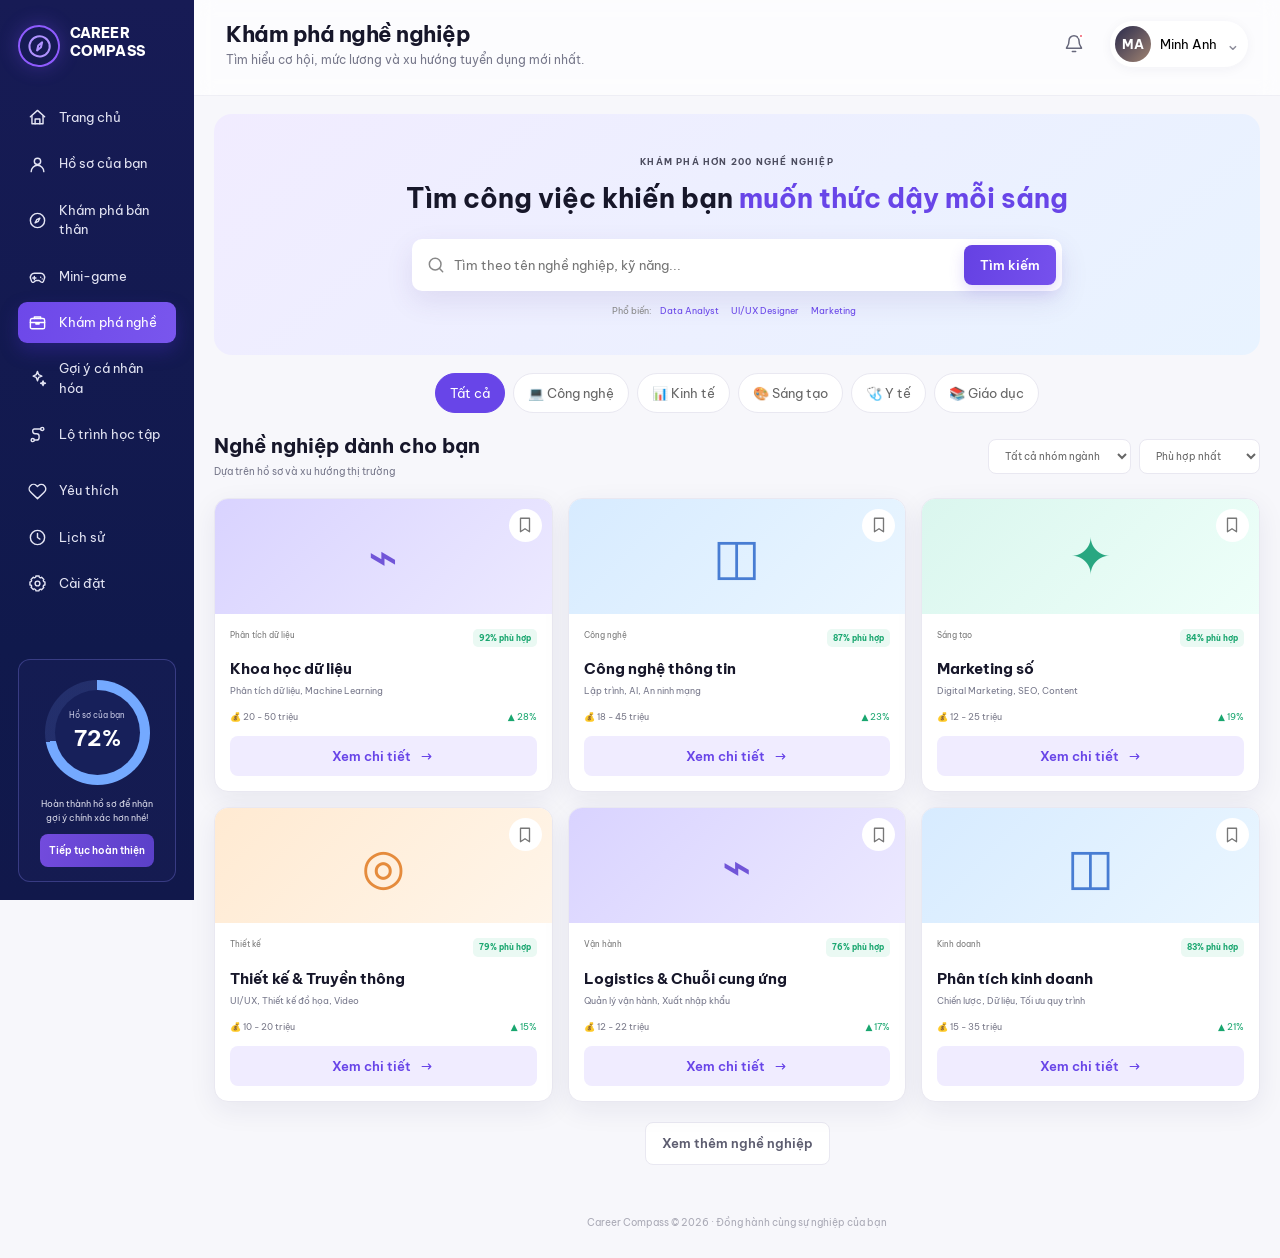
==== frontend/careers.html @ e7202a78 "first commit" ====
<!doctype html><html lang="vi"><head><meta charset="UTF-8"><meta name="viewport" content="width=device-width,initial-scale=1"><title>Khám phá nghề | Career Compass</title><link rel="preconnect" href="https://fonts.googleapis.com"><link rel="preconnect" href="https://fonts.gstatic.com" crossorigin><link href="https://fonts.googleapis.com/css2?family=Be+Vietnam+Pro:wght@400;500;600;700;800&display=swap" rel="stylesheet"><link rel="stylesheet" href="assets/css/main.css"></head><body data-page="careers"><div id="app"></div><script type="module" src="assets/js/app.js"></script></body></html>
---- frontend/assets/css/main.css ----
:root{
  --primary:#6845e8;--primary-dark:#5030ca;--primary-soft:#f0ecff;--navy:#11194c;
  --text:#17172a;--muted:#77788b;--line:#e9e8f1;--bg:#f7f7fb;--white:#fff;
  --green:#19a66f;--orange:#f39a43;--blue:#4d79ec;--red:#e85667;
  --shadow:0 8px 28px rgba(35,31,78,.07);--radius:16px;--sidebar:194px;
}
*{box-sizing:border-box}html{scroll-behavior:smooth}body{margin:0;background:var(--bg);color:var(--text);font:13px/1.55 "Be Vietnam Pro",system-ui,sans-serif}button,input,select{font:inherit}button,a{-webkit-tap-highlight-color:transparent}a{color:inherit;text-decoration:none}.icon{display:inline-block;vertical-align:middle;flex:none}.muted{color:var(--muted)}
.sidebar{position:fixed;inset:0 auto 0 0;width:var(--sidebar);padding:25px 18px 18px;background:linear-gradient(180deg,#171b55,#10194c 72%,#11184b);color:#fff;display:flex;flex-direction:column;z-index:30;overflow-y:auto}.brand{height:57px;display:flex;align-items:flex-start;gap:10px;font-size:14px;font-weight:800;line-height:1.25;letter-spacing:.1px}.brand-mark{width:42px;height:42px;border:2px solid #8f5bff;border-radius:50%;display:grid;place-items:center;color:#b092ff;transform:rotate(-13deg);box-shadow:0 0 20px rgba(132,84,255,.3)}.nav-list{display:flex;flex-direction:column;gap:5px;margin-top:15px}.nav-item{position:relative;display:flex;align-items:center;gap:12px;padding:11px 10px;border-radius:9px;color:#e4e5f4;font-size:12.5px;transition:.2s}.nav-item:hover{background:rgba(255,255,255,.08);transform:translateX(2px)}.nav-item.active{background:linear-gradient(100deg,#6d48e9,#7956ed);color:#fff;box-shadow:0 8px 18px rgba(70,42,190,.35)}.nav-divider{height:5px}.profile-progress{margin-top:auto;border:1px solid rgba(130,128,236,.32);border-radius:12px;padding:20px 10px 14px;text-align:center;background:rgba(50,50,120,.15)}.ring,.big-ring{width:105px;height:105px;margin:0 auto 12px;border-radius:50%;display:grid;place-items:center;background:conic-gradient(#74a9ff 0 72%,rgba(122,158,255,.15) 72%);position:relative}.ring:before,.big-ring:before{content:"";position:absolute;inset:10px;border-radius:50%;background:#17205a}.ring div,.big-ring>*{z-index:1}.ring small{font-size:8px;display:block;color:#c7c9e5}.ring strong{font-size:22px;display:block}.profile-progress p{font-size:9px;color:#d8d9e8}.btn{border:0;border-radius:8px;display:inline-flex;align-items:center;justify-content:center;gap:8px;padding:10px 16px;cursor:pointer;font-weight:600;transition:.2s}.btn:hover{transform:translateY(-1px);filter:brightness(1.03)}.btn:disabled{cursor:not-allowed;transform:none}.btn-primary{color:#fff;background:linear-gradient(100deg,#6541e3,#7651ed);box-shadow:0 6px 15px rgba(104,69,232,.2)}.btn-soft{color:var(--primary);background:var(--primary-soft)}.btn-outline{color:#5d5d70;border:1px solid var(--line);background:#fff}.btn-ghost{background:#fff;border:1px solid var(--line);color:#656479}.btn-white{background:#fff;color:var(--primary)}.btn-glass{color:#fff;background:linear-gradient(100deg,#734bdd,#5a40c8)}.btn-danger{background:#fff0f2;color:var(--red)}.btn-disabled{background:#e9e9ef;color:#9292a2}.btn-block{width:100%}.btn-sm{font-size:10px;padding:9px}.btn-xs{font-size:10px;padding:6px 9px}.btn-center{display:flex;width:max-content;margin:14px auto 0}.text-link{font-size:11px;color:#66647a;display:inline-flex;align-items:center;gap:4px}.main-shell{margin-left:var(--sidebar);min-height:100vh}.topbar{height:96px;padding:21px 32px 17px;display:flex;justify-content:space-between;align-items:flex-start;background:rgba(255,255,255,.66);border-bottom:1px solid rgba(233,232,241,.7);backdrop-filter:blur(10px);position:relative;z-index:10}.heading{display:flex;align-items:center;gap:12px}.heading h1{font-size:22px;line-height:1.2;margin:0 0 4px;letter-spacing:-.5px}.heading p{margin:0;color:var(--muted);font-size:11.5px}.top-actions{display:flex;align-items:center;gap:18px}.icon-btn{border:0;background:transparent;color:#67687c;width:36px;height:36px;border-radius:50%;display:grid;place-items:center;cursor:pointer}.icon-btn:hover{background:#f0eef8}.notification{position:relative}.notification span{width:6px;height:6px;background:#f05b6e;border:2px solid #fff;border-radius:50%;position:absolute;right:8px;top:7px}.user-menu{display:flex;align-items:center;gap:9px;border:0;background:#fff;padding:5px 8px 5px 5px;border-radius:24px;box-shadow:0 2px 12px rgba(40,38,77,.05);cursor:pointer}.avatar,.big-avatar{width:36px;height:36px;border-radius:50%;display:grid;place-items:center;color:#fff;font-weight:700;background:linear-gradient(135deg,#292a4c,#a18472)}.user-menu .caret{font-size:17px;color:#8b8b99}.mobile-menu{display:none}.page-content{padding:18px 20px 30px;max-width:1600px;margin:auto}.card{background:#fff;border:1px solid var(--line);border-radius:var(--radius);box-shadow:var(--shadow);padding:17px;margin-bottom:14px}.card-head{min-height:24px;display:flex;align-items:center;justify-content:space-between;margin-bottom:12px}.card-head h2{margin:0;font-size:14.5px;display:flex;align-items:center;gap:8px}.card-head h2 small{font-weight:400;color:#9a9aa8}.title-icon{color:var(--primary);display:inline-grid}.title-icon.tone-green{color:var(--green)}footer{text-align:center;padding:0 20px 28px;color:#aaaab6;font-size:10px}.toast{position:fixed;z-index:60;right:24px;bottom:24px;background:#252044;color:#fff;border-radius:10px;padding:12px 18px;box-shadow:0 10px 30px #25204444;transform:translateY(80px);opacity:0;transition:.25s}.toast.show{transform:translateY(0);opacity:1}.sidebar-overlay{display:none}

/* Dashboard */
.dashboard-grid{display:grid;grid-template-columns:27% 36% 37%;gap:12px}.dash-left,.dash-middle,.dash-right{min-width:0}.survey-card{min-height:445px}.survey-card .muted{font-size:10px;margin-top:-4px}.step-line{display:flex;justify-content:space-between;margin:17px 0 7px;font-size:10px;color:#67677a}.step-line b{color:var(--primary)}.progress{height:6px;border-radius:9px;background:#ecebf2;overflow:hidden}.progress i{display:block;height:100%;border-radius:inherit;background:linear-gradient(90deg,#6b47e6,#8657ee)}.question{margin-top:19px}.question h3{font-size:12px;margin:0}.question>small{font-size:9px;color:#90909c}.question label{display:flex;align-items:center;gap:8px;padding:8px 6px;border:1px solid #ececf1;border-radius:5px;margin-top:4px;cursor:pointer;font-size:10px}.question label:hover{border-color:#b9a9f7;background:#faf9ff}.question input{accent-color:var(--primary);margin:0}.question .btn{margin-top:14px;font-size:11px}.game-card{min-height:320px}.game-feature{height:210px;background:linear-gradient(135deg,#fafaff,#f2f0ff);border:1px solid #eeedf6;border-radius:10px;padding:13px;position:relative;overflow:hidden}.game-feature h3{font-size:13px;margin:11px 0 4px}.game-feature p{font-size:9px;color:#77788a;margin:0}.pill,.tags span{font-size:8px;background:#f1edff;color:#7362a5;border-radius:4px;padding:4px 7px}.chart-art{display:flex;align-items:flex-end;gap:7px;width:120px;height:64px;border:1px solid #deddea;margin:10px 0 5px;padding:9px}.chart-art i{display:block;width:13px;background:linear-gradient(#ffb05f,#ef8a35)}.chart-art i:nth-child(1){height:20px;background:#5aaf8a}.chart-art i:nth-child(2){height:35px}.chart-art i:nth-child(3){height:26px;background:#77c7c1}.chart-art b{width:34px;height:34px;border-radius:50%;background:conic-gradient(#52aaa0 0 30%,#f6ad50 30% 65%,#6b69c9 65%)}.game-feature small{font-size:8px;color:#88899a}.detective{position:absolute;right:8px;bottom:-1px;font-size:96px;filter:drop-shadow(0 8px 10px #51449e33)}.game-btn{position:absolute;margin:-50px 14px 0;right:2px;font-size:10px}.trend-card{min-height:520px}.tabs{display:flex;gap:4px;flex-wrap:wrap}.tabs button{border:0;background:#f7f6fa;color:#575767;border-radius:6px;padding:7px 11px;font-size:9px;cursor:pointer}.tabs button.active{background:#eee9ff;color:var(--primary);font-weight:700}.table-head{display:grid;grid-template-columns:1fr 80px 90px;color:#858593;font-size:9px;margin-top:16px;padding:0 4px 9px;border-bottom:1px solid #eee}.table-head span:nth-child(n+2){text-align:center}.career-row{min-height:69px;display:grid;grid-template-columns:25px 1fr 72px 87px;gap:7px;align-items:center;border-bottom:1px solid #eee}.rank{width:22px;height:27px;border-radius:6px;display:grid;place-items:center;font-weight:700;color:var(--accent);background:color-mix(in srgb,var(--accent) 10%,white)}.career-info{min-width:0}.career-info strong,.career-info small{display:block;white-space:nowrap;overflow:hidden;text-overflow:ellipsis}.career-info strong{font-size:10px}.career-info small{font-size:8px;color:#9999a6;margin-top:4px}.sparkline{width:68px}.salary{text-align:right}.salary strong,.salary small{display:block;font-size:9px}.salary small{font-size:8px;color:var(--green);margin-top:5px}.market-card{min-height:153px}.market-grid{display:grid;grid-template-columns:repeat(3,1fr);gap:8px}.market-grid>div{border:1px solid #efeff4;border-radius:8px;padding:13px 10px;min-height:92px}.market-grid span{display:block;font-size:8px;color:#7f7f90}.market-grid strong{display:block;font-size:19px;color:#5d52d0;margin:9px 0}.market-grid small{color:var(--green)}.market-grid a{font-size:8px;color:var(--primary);float:right}.chat-card{min-height:421px}.head-actions{color:#777;font-weight:400}.chat-box{height:312px;overflow-y:auto;padding:1px 0 10px;display:flex;flex-direction:column;gap:10px}.message{max-width:70%;font-size:10px;border-radius:10px;padding:13px 12px;position:relative}.message.bot{background:#f5f4f8;align-self:flex-start}.message.me{background:linear-gradient(110deg,#6b48e1,#744ae5);color:#fff;align-self:flex-end}.message time{display:block;text-align:right;font-size:7px;opacity:.65;margin-top:7px}.chat-input{height:38px;border:1px solid #ecebf1;border-radius:20px;display:flex;align-items:center;padding-left:12px}.chat-input input{border:0;outline:0;flex:1;min-width:0;font-size:9px;background:transparent}.chat-input button{width:32px;height:32px;border:0;border-radius:50%;background:var(--primary);color:#fff;display:grid;place-items:center;margin-right:2px;cursor:pointer}.recommend-wrap{min-height:350px}.recommend-card{padding:14px;border-radius:10px;background:linear-gradient(140deg,#f8f6ff,#fff);border:1px solid #e7e2fb}.recommend-top{display:flex;justify-content:space-between;align-items:center}.best-label{font-size:8px;color:#fff;background:#f1a457;padding:4px 8px;border-radius:6px}.match{font-size:9px;color:var(--green);background:#e7f9f1;padding:6px 8px;border-radius:7px}.recommend-card h3{font-size:15px;margin:12px 0 7px}.recommend-card h3 span{font-weight:500}.tags{display:flex;gap:4px;flex-wrap:wrap}.recommend-card h4{font-size:10px;margin:15px 0 8px}.check-list{list-style:none;margin:0 0 10px;padding:0}.check-list li{font-size:9px;margin:7px 0;display:flex;gap:5px}.check-list .icon{color:var(--green)}.strength-card{padding:14px 18px}.skills-strip{display:grid;grid-template-columns:repeat(5,1fr);gap:20px}.skill-mini{display:flex;gap:8px;align-items:center}.skill-mini>span{font-size:20px;background:#f5f4fe;padding:7px;border-radius:8px}.skill-mini>div{min-width:0;flex:1}.skill-mini strong{font-size:9px}.skill-mini small{float:right;font-size:8px}.mini-progress{height:4px;background:#ededf3;border-radius:6px;clear:both}.mini-progress i{height:100%;display:block;background:#6269db;border-radius:6px}

/* Shared inner pages */
.two-col{display:grid;grid-template-columns:1fr 350px;gap:16px}.wide-left{grid-template-columns:minmax(0,1.7fr) minmax(280px,.7fr)}.profile-hero{display:flex;align-items:center;gap:18px;padding:8px}.big-avatar{width:72px;height:72px;font-size:20px}.profile-hero h2{font-size:20px;margin:0 0 5px}.verified{display:inline-grid;place-items:center;width:18px;height:18px;border-radius:50%;font-size:11px;color:white;background:var(--green)}.profile-hero p{margin:0;color:var(--muted)}.profile-tags{display:flex;gap:6px;margin-top:9px}.profile-tags span{background:#f2efff;color:#6447c2;border-radius:15px;padding:4px 8px;font-size:9px}.profile-hero .btn{margin-left:auto}.completion{margin-top:18px;padding:14px;background:#f8f7fe;border-radius:10px}.completion>div:first-child{display:flex;justify-content:space-between;margin-bottom:8px}.completion span{font-size:10px;color:var(--muted)}.info-grid{display:grid;grid-template-columns:repeat(2,1fr);gap:18px}.info-grid div{padding-bottom:12px;border-bottom:1px solid #efeff3}.info-grid span,.info-grid strong{display:block}.info-grid span{font-size:9px;color:var(--muted);margin-bottom:5px}.score-card{text-align:center}.big-ring{width:150px;height:150px;background:conic-gradient(var(--primary) 0 72%,#eeedf5 72%)}.big-ring:before{background:white;inset:13px}.big-ring strong,.big-ring span{position:absolute}.big-ring strong{font-size:30px;top:45px}.big-ring span{top:84px;color:var(--muted);font-size:10px}.profile-check{list-style:none;padding:0;text-align:left;margin:20px 20px 0}.profile-check li{padding:8px;border-bottom:1px solid #eee;color:#888}.profile-check .done{color:var(--green)}.goal-list label{display:flex;gap:10px;border-bottom:1px solid #eee;padding:12px 0}.goal-list input{accent-color:var(--primary)}.goal-list strong,.goal-list small{display:block}.goal-list small{font-size:9px;color:var(--muted);margin-top:4px}
.discovery-hero,.ai-hero,.learning-overview,.career-search-hero{border-radius:18px;margin-bottom:18px;overflow:hidden}.discovery-hero{min-height:235px;padding:35px 46px;display:flex;justify-content:space-between;align-items:center;background:linear-gradient(125deg,#211754,#5d3dd3);color:#fff}.eyebrow{font-size:9px;font-weight:700;letter-spacing:1.2px;opacity:.75}.discovery-hero h2,.career-search-hero h2,.ai-hero h2{font-size:27px;line-height:1.35;margin:10px 0}.discovery-hero h2 em,.career-search-hero h2 em,.ai-hero h2 em{font-style:normal;color:#bca5ff}.discovery-hero p{color:#dbd5f5;max-width:540px}.hero-progress{max-width:420px;margin-top:22px}.hero-progress>span{display:flex;justify-content:space-between;font-size:10px;margin-bottom:8px}.hero-progress .progress{background:#ffffff22}.hero-progress .progress i{background:#a98aff}.hero-orbit{width:160px;height:160px;border:1px dashed #a98aff;border-radius:50%;display:grid;place-items:center;position:relative}.hero-orbit span{font-size:70px}.hero-orbit i,.hero-orbit b{position:absolute;font-size:25px;color:#d7c8ff}.hero-orbit i{top:0;right:5px}.hero-orbit b{bottom:10px;left:0}.test-grid{display:grid;grid-template-columns:repeat(4,1fr);gap:14px;margin-bottom:18px}.test-card{background:#fff;border:1px solid var(--line);border-radius:14px;padding:18px;box-shadow:var(--shadow);position:relative}.test-icon{width:48px;height:48px;display:grid;place-items:center;border-radius:12px;background:#eee9ff;color:#704de0}.test-icon.color-1{background:#e9f8f5;color:#20a483}.test-icon.color-2{background:#fff2e5;color:#e28a38}.test-icon.color-3{background:#eaf2ff;color:#4c79dc}.test-status{position:absolute;right:14px;top:18px;color:var(--primary);font-size:8px}.test-card h3{margin:16px 0 7px;font-size:14px}.test-card p{height:56px;color:var(--muted);font-size:10px}.test-card>small{color:#888;font-size:8px}.test-card .slim{margin:12px 0}.slim{height:4px}.result-preview{display:grid;grid-template-columns:1fr 1fr;gap:35px}.result-preview h3{font-size:20px;color:var(--primary)}.result-preview p{color:var(--muted)}.trait-bars label{display:grid;grid-template-columns:120px 1fr 30px;align-items:center;gap:10px;margin:15px 0;font-size:10px}.trait-bars b{text-align:right}
.stats-row{display:grid;grid-template-columns:repeat(4,1fr);gap:12px;margin-bottom:18px}.stats-row>div{background:#fff;border:1px solid var(--line);border-radius:13px;padding:17px;box-shadow:var(--shadow);display:grid;grid-template-columns:45px 1fr;column-gap:12px}.stat-icon{width:43px;height:43px;grid-row:span 2;border-radius:10px;display:grid;place-items:center}.stat-icon.purple{background:#eee9ff;color:var(--primary)}.stat-icon.blue{background:#eaf2ff;color:var(--blue)}.stat-icon.orange{background:#fff2e5;color:var(--orange)}.stat-icon.green{background:#e7f8f2;color:var(--green)}.stats-row p{margin:0;color:var(--muted);font-size:9px}.stats-row strong{font-size:20px}.filter-row,.browse-head,.saved-toolbar,.history-filter,.section-heading{display:flex;align-items:center;justify-content:space-between;margin:15px 0}.filter-row select,.filter-controls select,.history-filter select,.form-grid select{border:1px solid var(--line);background:#fff;padding:9px 12px;border-radius:8px;color:#666;font-size:10px}.games-grid,.career-grid{display:grid;grid-template-columns:repeat(3,1fr);gap:15px;margin-bottom:20px}.game-tile,.career-card{background:#fff;border:1px solid var(--line);border-radius:14px;overflow:hidden;box-shadow:var(--shadow);transition:.2s}.game-tile:hover,.career-card:hover{transform:translateY(-4px);box-shadow:0 14px 32px rgba(35,31,78,.12)}.game-visual{height:135px;display:grid;place-items:center;position:relative;background:linear-gradient(135deg,#dfd7ff,#f4f1ff)}.gv-1{background:linear-gradient(135deg,#d9edff,#f0f8ff)}.gv-2{background:linear-gradient(135deg,#fff0c9,#fff9eb)}.gv-3{background:linear-gradient(135deg,#d7f5ec,#f0fff9)}.gv-4{background:linear-gradient(135deg,#ffe0ea,#fff5f8)}.gv-5{background:linear-gradient(135deg,#e0e1e8,#f2f2f5)}.game-visual>span{font-size:74px}.game-visual b{position:absolute;top:10px;right:10px;border-radius:15px;background:#fff;padding:5px 9px;font-size:8px;color:var(--primary)}.game-content,.career-body{padding:15px}.game-content h3{margin:10px 0 5px}.game-content p{height:40px;margin:0;color:var(--muted);font-size:9px}.game-meta,.career-stats{display:flex;justify-content:space-between;margin:12px 0;color:#797989;font-size:9px}.achievement-row{display:grid;grid-template-columns:45px 1fr auto 45px 1fr auto;align-items:center;gap:12px}.medal{font-size:30px}.muted-medal{filter:grayscale(.8)}.achievement-row h3,.achievement-row p{margin:0}.achievement-row p{color:var(--muted);font-size:9px}.earned{background:#e8f8f1;color:var(--green);padding:5px 8px;border-radius:12px;font-size:8px}
.career-search-hero{text-align:center;padding:36px;background:linear-gradient(140deg,#f1ecff,#e8f3ff)}.career-search-hero h2 em{color:var(--primary)}.big-search{max-width:650px;margin:22px auto 12px;padding:6px 6px 6px 14px;border-radius:10px;background:#fff;display:flex;align-items:center;box-shadow:0 10px 28px #4e39851c}.big-search .icon{color:#888}.big-search input{flex:1;border:0;outline:0;padding:8px;min-width:0}.popular-search{font-size:9px;color:#888}.popular-search button{border:0;background:transparent;color:var(--primary);cursor:pointer}.category-chips{display:flex;justify-content:center;gap:8px;margin:18px 0}.category-chips button{border:1px solid var(--line);background:#fff;padding:9px 14px;border-radius:20px;color:#666;cursor:pointer}.category-chips button.active{background:var(--primary);color:#fff;border-color:var(--primary)}.browse-head h2,.saved-toolbar h2{margin:0}.browse-head p,.saved-toolbar p{margin:3px 0;color:var(--muted);font-size:10px}.filter-controls{display:flex;gap:8px}.career-cover{height:115px;display:grid;place-items:center;position:relative;background:linear-gradient(135deg,#d9d3ff,#ece9ff);color:#7155d8}.cover-1{background:linear-gradient(135deg,#d7ebff,#eaf6ff);color:#487dd3}.cover-2{background:linear-gradient(135deg,#daf6ee,#eefff9);color:#28a781}.cover-3{background:linear-gradient(135deg,#ffead2,#fff5e9);color:#e58b3c}.career-cover>span{font-size:50px}.save-btn{position:absolute;right:10px;top:10px;width:33px;height:33px;border-radius:50%;border:0;background:#fff;color:#777;display:grid;place-items:center;cursor:pointer}.save-btn.saved{background:var(--primary);color:#fff}.match-line{display:flex;justify-content:space-between;font-size:8px;color:#777}.match-line strong{color:var(--green);background:#eaf9f3;padding:3px 6px;border-radius:5px}.career-body h3{margin:10px 0 4px}.career-body p{font-size:9px;color:var(--muted);margin:0;white-space:nowrap;overflow:hidden;text-overflow:ellipsis}.career-stats .up{color:var(--green)}.load-more{display:flex;margin:20px auto}
.ai-hero{display:flex;align-items:center;gap:22px;padding:28px 32px;color:#fff;background:linear-gradient(120deg,#291762,#7149e5)}.ai-orb{width:64px;height:64px;border-radius:50%;display:grid;place-items:center;background:#ffffff1f;border:1px solid #ffffff30}.ai-hero h2{font-size:24px;margin:5px 0}.ai-hero p{font-size:10px;color:#ded7f6;margin:0}.ai-hero .btn{margin-left:auto;white-space:nowrap}.recommend-layout{display:grid;grid-template-columns:1fr 350px;gap:15px}.primary-recommend .recommend-card{padding:22px}.primary-recommend .recommend-card h3{font-size:20px}.match-radar{height:260px;position:relative}.radar-shape{width:150px;height:150px;position:absolute;left:50%;top:50%;transform:translate(-50%,-50%);background:linear-gradient(135deg,#8564ec99,#5945d355);clip-path:polygon(50% 0,100% 38%,82% 100%,18% 100%,0 38%);border-radius:20px}.match-radar span{position:absolute;font-size:9px}.match-radar span b{display:block;text-align:center;color:var(--primary)}.r1{top:5px;left:43%}.r2{top:70px;right:5px}.r3{bottom:10px;right:30px}.r4{bottom:10px;left:30px}.r5{top:70px;left:5px}.quick-prompts button{display:block;width:100%;text-align:left;border:1px solid var(--line);background:#fff;border-radius:8px;padding:10px;margin:7px 0;font-size:9px;cursor:pointer}.quick-prompts button:hover{border-color:#aa96ef;background:#faf9ff}.explain-grid{display:grid;grid-template-columns:repeat(3,1fr);gap:16px}.explain-grid>div{padding:14px;background:#faf9fd;border-radius:10px}.explain-grid b{font-size:22px;color:#d6cdf7}.explain-grid h3{font-size:12px}.explain-grid p{font-size:9px;color:var(--muted)}.section-title{font-size:17px;margin:18px 0 12px}.alternative-grid{display:grid;grid-template-columns:1fr 1fr;gap:14px}.alternative-grid article{background:#fff;border:1px solid var(--line);box-shadow:var(--shadow);border-radius:13px;padding:17px;display:grid;grid-template-columns:55px 1fr auto;gap:14px;align-items:center}.alt-icon{width:50px;height:50px;border-radius:12px;background:#eeeaff;display:grid;place-items:center;font-size:24px}.alternative-grid small{color:var(--primary);font-size:8px}.alternative-grid h3{margin:2px 0}.alternative-grid p{margin:0;font-size:9px;color:var(--muted)}.alternative-grid>article>strong{color:var(--green);font-size:18px}
.learning-overview{padding:27px 32px;color:#fff;background:linear-gradient(115deg,#39217c,#7250e5);display:flex;justify-content:space-between;align-items:center}.path-badge{font-size:8px;background:#ffffff20;padding:5px 8px;border-radius:5px}.learning-overview h2{font-size:24px;margin:10px 0 4px}.learning-overview p{font-size:9px;color:#ddd6f5}.path-meta{display:flex;gap:18px;font-size:9px;margin-top:16px}.overall-progress{display:flex;align-items:center;gap:18px}.big-ring.small{width:100px;height:100px;background:conic-gradient(#b79cff 0 24%,#ffffff22 24%);margin:0}.big-ring.small:before{background:#5336ae;inset:8px}.big-ring.small strong{font-size:19px;top:28px}.big-ring.small span{color:#ddd5f8;top:56px;font-size:8px}.learning-layout{display:grid;grid-template-columns:1fr 300px;gap:18px}.section-heading h2{font-size:17px}.section-heading span{color:var(--muted);font-size:9px}.learning-timeline{position:relative}.learning-timeline:before{content:"";position:absolute;left:19px;top:20px;bottom:20px;border-left:2px dashed #d8d1ef}.module{display:grid;grid-template-columns:40px 1fr;gap:13px;position:relative;margin-bottom:13px}.module-number{width:40px;height:40px;border-radius:50%;z-index:1;color:#fff;background:var(--primary);display:grid;place-items:center;font-weight:700;border:5px solid var(--bg)}.module.locked .module-number{background:#c6c5ce}.module-card{background:#fff;border:1px solid var(--line);box-shadow:var(--shadow);border-radius:12px;padding:15px;display:grid;grid-template-columns:50px 1fr 170px;gap:14px;align-items:center}.module-icon{width:47px;height:47px;border-radius:10px;background:#f0ecff;display:grid;place-items:center;font-size:24px}.module-info>span{font-size:7px;color:var(--primary)}.module-info h3{margin:2px 0;font-size:13px}.module-info p{margin:0;font-size:9px;color:var(--muted)}.module-meta{display:flex;gap:15px;margin-top:7px;font-size:8px;color:#777}.module-action{text-align:right;color:#777;font-size:8px}.module-action .progress{margin:6px 0}.module-action .btn{font-size:9px;padding:7px}.weekly-goal{text-align:center}.weekly-goal strong{display:block;color:var(--primary);font-size:28px}.weekly-goal span{font-size:9px;color:var(--muted)}.weekly-goal .progress{margin:15px 0}.learn-skills{display:flex;gap:7px;flex-wrap:wrap}.learn-skills span{padding:7px 9px;border-radius:6px;background:#f2efff;color:#684bc4;font-size:9px}
.favorite-tabs{border-bottom:1px solid var(--line);border-radius:0;gap:18px}.favorite-tabs button{background:transparent;padding:10px 3px;border-radius:0}.favorite-tabs button.active{background:transparent;border-bottom:2px solid var(--primary)}.favorite-tabs span{background:#eeeaf9;border-radius:12px;padding:2px 6px;margin-left:4px}.empty-state{text-align:center;padding:70px 20px;border:1px dashed #d8d5e5;border-radius:14px;background:#fff}.empty-state span{color:var(--primary)}.empty-state h3{margin:14px 0 4px}.empty-state p{color:var(--muted)}
.history-layout{display:grid;grid-template-columns:1fr 320px;gap:16px}.activity-timeline article{display:grid;grid-template-columns:43px 1fr 35px;align-items:center;gap:12px;padding:16px 0;border-bottom:1px solid #eee}.activity-timeline article:last-child{border-bottom:0}.activity-icon{width:40px;height:40px;border-radius:10px;display:grid;place-items:center;background:#eee9ff;color:var(--primary)}.activity-icon.ai-1{background:#eaf7ff;color:var(--blue)}.activity-icon.ai-2{background:#fff2e6;color:var(--orange)}.activity-icon.ai-3{background:#e9f8f2;color:var(--green)}.activity-date{font-size:8px;color:#9a9aa7}.activity-timeline h3{margin:2px 0;font-size:11px}.activity-timeline p{margin:0;color:var(--muted);font-size:9px}.history-stats{display:grid;grid-template-columns:repeat(3,1fr);text-align:center}.history-stats div{border-right:1px solid #eee}.history-stats div:last-child{border:0}.history-stats strong,.history-stats span{display:block}.history-stats strong{font-size:16px;color:var(--primary)}.history-stats span{font-size:8px;color:var(--muted)}
.settings-layout{display:grid;grid-template-columns:220px 1fr;gap:16px;align-items:start}.settings-menu{background:#fff;border:1px solid var(--line);box-shadow:var(--shadow);border-radius:13px;padding:8px;display:flex;flex-direction:column}.settings-menu button{border:0;background:#fff;padding:11px;border-radius:7px;display:flex;gap:10px;align-items:center;color:#777;cursor:pointer;text-align:left}.settings-menu button.active{background:#eeeaff;color:var(--primary);font-weight:700}.settings-card{max-width:850px}.settings-section{padding:8px 3px 24px;border-bottom:1px solid #eee;margin-bottom:18px}.settings-section h3{font-size:13px;margin:0 0 16px}.avatar-setting{display:flex;align-items:center;gap:15px;margin-bottom:20px}.avatar-setting .big-avatar{width:58px;height:58px}.avatar-setting p{margin:5px 0;font-size:8px;color:var(--muted)}.form-grid{display:grid;grid-template-columns:1fr 1fr;gap:14px;margin-bottom:18px}.form-grid label{font-size:9px;font-weight:600}.form-grid input,.form-grid select{width:100%;display:block;margin-top:6px;border:1px solid var(--line);border-radius:7px;padding:10px;outline:0}.form-grid input:focus{border-color:#a28df0}.setting-row{display:flex;justify-content:space-between;align-items:center;padding:12px 0;border-bottom:1px solid #f0f0f3}.setting-row strong,.setting-row small{display:block}.setting-row small{font-size:8px;color:var(--muted);margin-top:4px}.toggle{appearance:none;width:39px;height:22px;border-radius:15px;background:#d7d6de;position:relative;cursor:pointer;transition:.2s}.toggle:after{content:"";position:absolute;width:16px;height:16px;top:3px;left:3px;border-radius:50%;background:white;transition:.2s}.toggle:checked{background:var(--primary)}.toggle:checked:after{left:20px}.danger-zone{border:0}.danger-zone p{color:var(--muted);font-size:9px}

.game-card{position:relative}
@media(max-width:1250px){:root{--sidebar:180px}.dashboard-grid{grid-template-columns:1fr 1fr}.dash-right{grid-column:1/-1;display:grid;grid-template-columns:1fr 1fr;gap:12px}.skills-strip{grid-template-columns:repeat(3,1fr)}.test-grid{grid-template-columns:repeat(2,1fr)}.recommend-layout{grid-template-columns:1fr 310px}}
@media(max-width:980px){:root{--sidebar:0px}.sidebar{transform:translateX(-100%);width:230px;transition:.25s}.sidebar-open .sidebar{transform:translateX(0)}.sidebar-overlay{position:fixed;inset:0;background:#16132c77;z-index:25}.sidebar-open .sidebar-overlay{display:block}.mobile-menu{display:grid}.topbar{height:auto;min-height:88px;padding:20px}.page-content{padding:15px}.dashboard-grid{grid-template-columns:1fr 1fr}.dash-right{grid-template-columns:1fr 1fr}.two-col,.wide-left,.learning-layout,.history-layout{grid-template-columns:1fr}.games-grid,.career-grid{grid-template-columns:repeat(2,1fr)}.stats-row{grid-template-columns:repeat(2,1fr)}.recommend-layout{grid-template-columns:1fr}.learning-layout aside{display:grid;grid-template-columns:repeat(3,1fr);gap:10px}.settings-layout{grid-template-columns:180px 1fr}}
@media(max-width:720px){.topbar{align-items:center}.heading h1{font-size:17px}.heading p{display:none}.user-menu span:not(.avatar){display:none}.top-actions{gap:4px}.page-content{padding:10px}.dashboard-grid,.dash-right{display:block}.skills-strip{grid-template-columns:1fr 1fr}.test-grid,.games-grid,.career-grid,.alternative-grid{grid-template-columns:1fr}.discovery-hero{padding:25px}.hero-orbit{display:none}.result-preview{grid-template-columns:1fr}.stats-row{grid-template-columns:1fr 1fr}.achievement-row{grid-template-columns:40px 1fr auto}.achievement-row>*:nth-child(n+4){display:none}.career-search-hero{padding:28px 15px}.career-search-hero h2,.discovery-hero h2,.ai-hero h2{font-size:20px}.popular-search{display:none}.category-chips{justify-content:flex-start;overflow-x:auto}.category-chips button{white-space:nowrap}.browse-head,.saved-toolbar{align-items:flex-start;gap:10px}.filter-controls{flex-direction:column}.ai-hero{align-items:flex-start;flex-wrap:wrap;padding:24px}.ai-hero .btn{margin-left:0}.explain-grid{grid-template-columns:1fr}.learning-overview{align-items:flex-start;flex-direction:column;gap:20px}.overall-progress{width:100%;justify-content:space-between}.learning-layout aside{display:block}.module-card{grid-template-columns:45px 1fr}.module-action{grid-column:2;text-align:left}.history-filter{align-items:flex-start;gap:10px}.settings-layout{grid-template-columns:1fr}.settings-menu{flex-direction:row;overflow-x:auto}.settings-menu button{white-space:nowrap}.form-grid{grid-template-columns:1fr}.profile-hero{flex-wrap:wrap}.profile-hero .btn{margin-left:0}.info-grid{grid-template-columns:1fr}.two-col{display:block}.card{border-radius:12px}.market-grid{grid-template-columns:1fr 1fr}.market-grid>div:last-child{grid-column:1/-1}.career-row{grid-template-columns:24px 1fr 65px}.career-row .sparkline{display:none}.table-head{grid-template-columns:1fr 75px}.table-head span:nth-child(2){display:none}.profile-progress{display:none}}
@media(max-width:450px){.stats-row{grid-template-columns:1fr}.skills-strip{grid-template-columns:1fr}.top-actions .notification{display:none}.game-feature{height:190px}.detective{font-size:72px}.test-grid{grid-template-columns:1fr}.filter-row{align-items:flex-start;gap:10px;flex-direction:column}.history-filter{flex-direction:column}.alternative-grid article{grid-template-columns:48px 1fr}.alternative-grid article>strong{grid-column:2}.path-meta{flex-wrap:wrap}.overall-progress{align-items:flex-end}.module{grid-template-columns:32px 1fr;gap:8px}.module-number{width:32px;height:32px}.learning-timeline:before{left:15px}.module-card{padding:12px}.achievement-row{grid-template-columns:40px 1fr}.earned{display:none}}
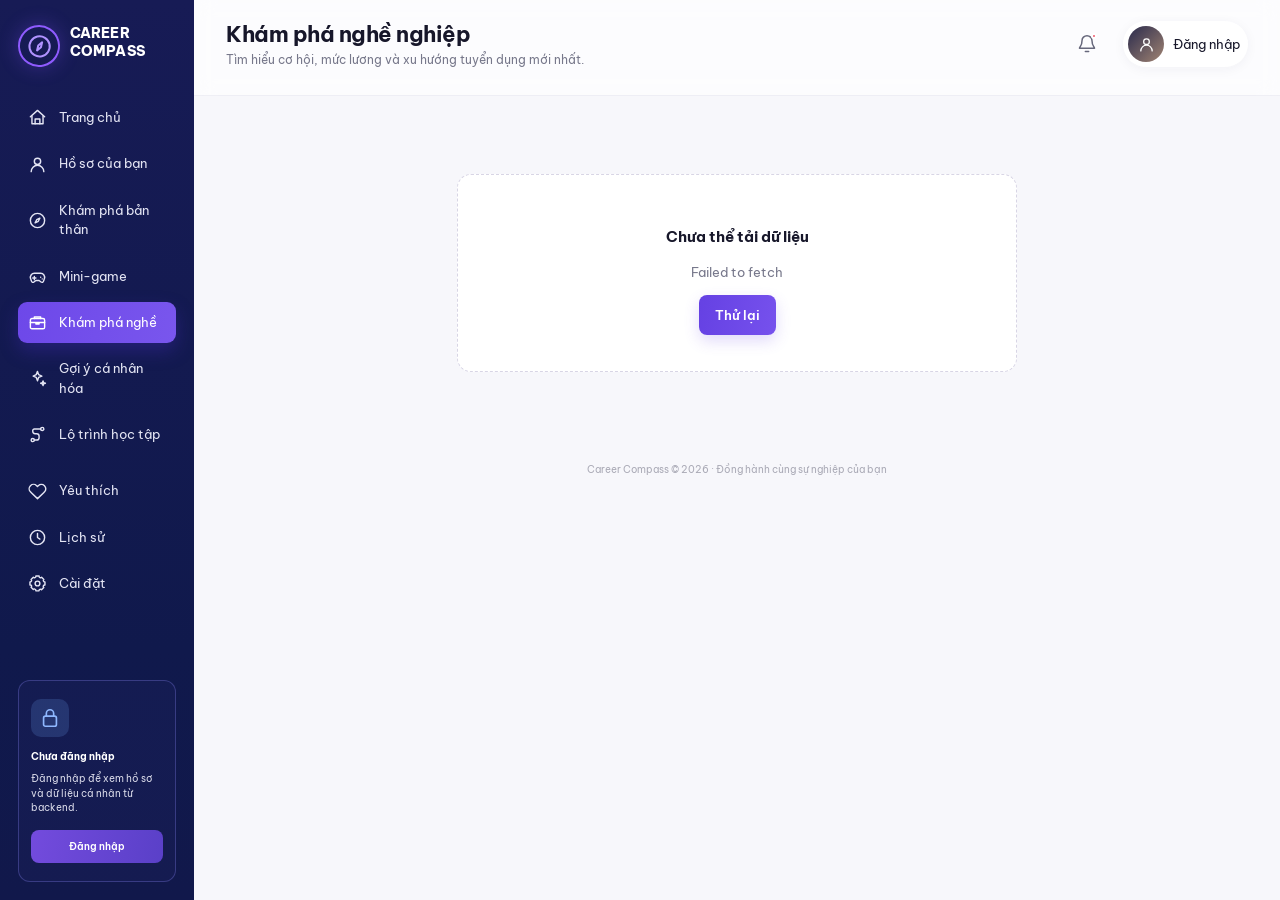
==== commit d7533702: "login" ====
--- a/frontend/careers.html
+++ b/frontend/careers.html
@@ -1 +1 @@
-<!doctype html><html lang="vi"><head><meta charset="UTF-8"><meta name="viewport" content="width=device-width,initial-scale=1"><title>Khám phá nghề | Career Compass</title><link rel="preconnect" href="https://fonts.googleapis.com"><link rel="preconnect" href="https://fonts.gstatic.com" crossorigin><link href="https://fonts.googleapis.com/css2?family=Be+Vietnam+Pro:wght@400;500;600;700;800&display=swap" rel="stylesheet"><link rel="stylesheet" href="assets/css/main.css"></head><body data-page="careers"><div id="app"></div><script type="module" src="assets/js/app.js"></script></body></html>
+<!doctype html><html lang="vi"><head><meta charset="UTF-8"><meta name="viewport" content="width=device-width,initial-scale=1"><title>Khám phá nghề | Career Compass</title><link rel="icon" href="favicon.svg" type="image/svg+xml"><link rel="preconnect" href="https://fonts.googleapis.com"><link rel="preconnect" href="https://fonts.gstatic.com" crossorigin><link href="https://fonts.googleapis.com/css2?family=Be+Vietnam+Pro:wght@400;500;600;700;800&display=swap" rel="stylesheet"><link rel="stylesheet" href="assets/css/main.css"></head><body data-page="careers"><div id="app"></div><script type="module" src="assets/js/app.js"></script></body></html>
--- a/frontend/assets/css/main.css
+++ b/frontend/assets/css/main.css
@@ -21,8 +21,13 @@
 .history-layout{display:grid;grid-template-columns:1fr 320px;gap:16px}.activity-timeline article{display:grid;grid-template-columns:43px 1fr 35px;align-items:center;gap:12px;padding:16px 0;border-bottom:1px solid #eee}.activity-timeline article:last-child{border-bottom:0}.activity-icon{width:40px;height:40px;border-radius:10px;display:grid;place-items:center;background:#eee9ff;color:var(--primary)}.activity-icon.ai-1{background:#eaf7ff;color:var(--blue)}.activity-icon.ai-2{background:#fff2e6;color:var(--orange)}.activity-icon.ai-3{background:#e9f8f2;color:var(--green)}.activity-date{font-size:8px;color:#9a9aa7}.activity-timeline h3{margin:2px 0;font-size:11px}.activity-timeline p{margin:0;color:var(--muted);font-size:9px}.history-stats{display:grid;grid-template-columns:repeat(3,1fr);text-align:center}.history-stats div{border-right:1px solid #eee}.history-stats div:last-child{border:0}.history-stats strong,.history-stats span{display:block}.history-stats strong{font-size:16px;color:var(--primary)}.history-stats span{font-size:8px;color:var(--muted)}
 .settings-layout{display:grid;grid-template-columns:220px 1fr;gap:16px;align-items:start}.settings-menu{background:#fff;border:1px solid var(--line);box-shadow:var(--shadow);border-radius:13px;padding:8px;display:flex;flex-direction:column}.settings-menu button{border:0;background:#fff;padding:11px;border-radius:7px;display:flex;gap:10px;align-items:center;color:#777;cursor:pointer;text-align:left}.settings-menu button.active{background:#eeeaff;color:var(--primary);font-weight:700}.settings-card{max-width:850px}.settings-section{padding:8px 3px 24px;border-bottom:1px solid #eee;margin-bottom:18px}.settings-section h3{font-size:13px;margin:0 0 16px}.avatar-setting{display:flex;align-items:center;gap:15px;margin-bottom:20px}.avatar-setting .big-avatar{width:58px;height:58px}.avatar-setting p{margin:5px 0;font-size:8px;color:var(--muted)}.form-grid{display:grid;grid-template-columns:1fr 1fr;gap:14px;margin-bottom:18px}.form-grid label{font-size:9px;font-weight:600}.form-grid input,.form-grid select{width:100%;display:block;margin-top:6px;border:1px solid var(--line);border-radius:7px;padding:10px;outline:0}.form-grid input:focus{border-color:#a28df0}.setting-row{display:flex;justify-content:space-between;align-items:center;padding:12px 0;border-bottom:1px solid #f0f0f3}.setting-row strong,.setting-row small{display:block}.setting-row small{font-size:8px;color:var(--muted);margin-top:4px}.toggle{appearance:none;width:39px;height:22px;border-radius:15px;background:#d7d6de;position:relative;cursor:pointer;transition:.2s}.toggle:after{content:"";position:absolute;width:16px;height:16px;top:3px;left:3px;border-radius:50%;background:white;transition:.2s}.toggle:checked{background:var(--primary)}.toggle:checked:after{left:20px}.danger-zone{border:0}.danger-zone p{color:var(--muted);font-size:9px}
 
+/* Auth */
+.auth-page{min-height:100vh;padding:28px;display:grid;place-items:center;background:linear-gradient(135deg,#f7f7fb 0%,#eef5ff 45%,#f2edff 100%)}.auth-brand{position:fixed;left:28px;top:24px;display:flex;align-items:flex-start;gap:10px;color:var(--navy);font-size:14px;font-weight:800;line-height:1.25}.auth-panel{width:min(960px,100%);display:grid;grid-template-columns:1fr 390px;gap:34px;align-items:center}.auth-copy h1{font-size:42px;line-height:1.12;margin:12px 0 14px;color:#17172a}.auth-copy p{max-width:520px;margin:0;color:var(--muted);font-size:14px}.auth-card{background:#fff;border:1px solid var(--line);border-radius:16px;box-shadow:0 18px 50px rgba(35,31,78,.12);padding:26px}.auth-card h2{font-size:22px;margin:0 0 20px}.auth-card label{display:block;margin-bottom:13px;font-size:10px;font-weight:700;color:#55566b}.auth-card input{width:100%;display:block;margin-top:7px;border:1px solid var(--line);border-radius:9px;padding:12px 13px;outline:0;background:#fff}.auth-card input:focus{border-color:#9278ee;box-shadow:0 0 0 3px #eee9ff}.auth-card .btn{margin-top:6px}.auth-switch{margin:16px 0 0;text-align:center;color:var(--muted);font-size:11px}.auth-switch a{color:var(--primary);font-weight:700}.form-message{min-height:18px;margin:10px 0 0;color:var(--red);font-size:10px}
+
 .game-card{position:relative}
 @media(max-width:1250px){:root{--sidebar:180px}.dashboard-grid{grid-template-columns:1fr 1fr}.dash-right{grid-column:1/-1;display:grid;grid-template-columns:1fr 1fr;gap:12px}.skills-strip{grid-template-columns:repeat(3,1fr)}.test-grid{grid-template-columns:repeat(2,1fr)}.recommend-layout{grid-template-columns:1fr 310px}}
 @media(max-width:980px){:root{--sidebar:0px}.sidebar{transform:translateX(-100%);width:230px;transition:.25s}.sidebar-open .sidebar{transform:translateX(0)}.sidebar-overlay{position:fixed;inset:0;background:#16132c77;z-index:25}.sidebar-open .sidebar-overlay{display:block}.mobile-menu{display:grid}.topbar{height:auto;min-height:88px;padding:20px}.page-content{padding:15px}.dashboard-grid{grid-template-columns:1fr 1fr}.dash-right{grid-template-columns:1fr 1fr}.two-col,.wide-left,.learning-layout,.history-layout{grid-template-columns:1fr}.games-grid,.career-grid{grid-template-columns:repeat(2,1fr)}.stats-row{grid-template-columns:repeat(2,1fr)}.recommend-layout{grid-template-columns:1fr}.learning-layout aside{display:grid;grid-template-columns:repeat(3,1fr);gap:10px}.settings-layout{grid-template-columns:180px 1fr}}
-@media(max-width:720px){.topbar{align-items:center}.heading h1{font-size:17px}.heading p{display:none}.user-menu span:not(.avatar){display:none}.top-actions{gap:4px}.page-content{padding:10px}.dashboard-grid,.dash-right{display:block}.skills-strip{grid-template-columns:1fr 1fr}.test-grid,.games-grid,.career-grid,.alternative-grid{grid-template-columns:1fr}.discovery-hero{padding:25px}.hero-orbit{display:none}.result-preview{grid-template-columns:1fr}.stats-row{grid-template-columns:1fr 1fr}.achievement-row{grid-template-columns:40px 1fr auto}.achievement-row>*:nth-child(n+4){display:none}.career-search-hero{padding:28px 15px}.career-search-hero h2,.discovery-hero h2,.ai-hero h2{font-size:20px}.popular-search{display:none}.category-chips{justify-content:flex-start;overflow-x:auto}.category-chips button{white-space:nowrap}.browse-head,.saved-toolbar{align-items:flex-start;gap:10px}.filter-controls{flex-direction:column}.ai-hero{align-items:flex-start;flex-wrap:wrap;padding:24px}.ai-hero .btn{margin-left:0}.explain-grid{grid-template-columns:1fr}.learning-overview{align-items:flex-start;flex-direction:column;gap:20px}.overall-progress{width:100%;justify-content:space-between}.learning-layout aside{display:block}.module-card{grid-template-columns:45px 1fr}.module-action{grid-column:2;text-align:left}.history-filter{align-items:flex-start;gap:10px}.settings-layout{grid-template-columns:1fr}.settings-menu{flex-direction:row;overflow-x:auto}.settings-menu button{white-space:nowrap}.form-grid{grid-template-columns:1fr}.profile-hero{flex-wrap:wrap}.profile-hero .btn{margin-left:0}.info-grid{grid-template-columns:1fr}.two-col{display:block}.card{border-radius:12px}.market-grid{grid-template-columns:1fr 1fr}.market-grid>div:last-child{grid-column:1/-1}.career-row{grid-template-columns:24px 1fr 65px}.career-row .sparkline{display:none}.table-head{grid-template-columns:1fr 75px}.table-head span:nth-child(2){display:none}.profile-progress{display:none}}
+@media(max-width:720px){.topbar{align-items:center}.heading h1{font-size:17px}.heading p{display:none}.user-menu span:not(.avatar){display:none}.top-actions{gap:4px}.page-content{padding:10px}.dashboard-grid,.dash-right{display:block}.skills-strip{grid-template-columns:1fr 1fr}.test-grid,.games-grid,.career-grid,.alternative-grid{grid-template-columns:1fr}.discovery-hero{padding:25px}.hero-orbit{display:none}.result-preview{grid-template-columns:1fr}.stats-row{grid-template-columns:1fr 1fr}.achievement-row{grid-template-columns:40px 1fr auto}.achievement-row>*:nth-child(n+4){display:none}.career-search-hero{padding:28px 15px}.career-search-hero h2,.discovery-hero h2,.ai-hero h2{font-size:20px}.popular-search{display:none}.category-chips{justify-content:flex-start;overflow-x:auto}.category-chips button{white-space:nowrap}.browse-head,.saved-toolbar{align-items:flex-start;gap:10px}.filter-controls{flex-direction:column}.ai-hero{align-items:flex-start;flex-wrap:wrap;padding:24px}.ai-hero .btn{margin-left:0}.explain-grid{grid-template-columns:1fr}.learning-overview{align-items:flex-start;flex-direction:column;gap:20px}.overall-progress{width:100%;justify-content:space-between}.learning-layout aside{display:block}.module-card{grid-template-columns:45px 1fr}.module-action{grid-column:2;text-align:left}.history-filter{align-items:flex-start;gap:10px}.settings-layout{grid-template-columns:1fr}.settings-menu{flex-direction:row;overflow-x:auto}.settings-menu button{white-space:nowrap}.form-grid{grid-template-columns:1fr}.profile-hero{flex-wrap:wrap}.profile-hero .btn{margin-left:0}.info-grid{grid-template-columns:1fr}.two-col{display:block}.card{border-radius:12px}.market-grid{grid-template-columns:1fr 1fr}.market-grid>div:last-child{grid-column:1/-1}.career-row{grid-template-columns:24px 1fr 65px}.career-row .sparkline{display:none}.table-head{grid-template-columns:1fr 75px}.table-head span:nth-child(2){display:none}.profile-progress{display:none}.auth-page{padding:82px 14px 18px;place-items:start center}.auth-brand{left:16px;top:16px}.auth-panel{grid-template-columns:1fr;gap:22px}.auth-copy h1{font-size:28px}.auth-card{padding:20px;border-radius:12px}}
 @media(max-width:450px){.stats-row{grid-template-columns:1fr}.skills-strip{grid-template-columns:1fr}.top-actions .notification{display:none}.game-feature{height:190px}.detective{font-size:72px}.test-grid{grid-template-columns:1fr}.filter-row{align-items:flex-start;gap:10px;flex-direction:column}.history-filter{flex-direction:column}.alternative-grid article{grid-template-columns:48px 1fr}.alternative-grid article>strong{grid-column:2}.path-meta{flex-wrap:wrap}.overall-progress{align-items:flex-end}.module{grid-template-columns:32px 1fr;gap:8px}.module-number{width:32px;height:32px}.learning-timeline:before{left:15px}.module-card{padding:12px}.achievement-row{grid-template-columns:40px 1fr}.earned{display:none}}
+.skeleton-grid{display:grid;grid-template-columns:repeat(auto-fit,minmax(220px,1fr));gap:18px}.skeleton-card{min-height:180px;padding:22px;border-radius:18px;background:#fff}.skeleton-card i,.skeleton-card span{display:block;height:18px;margin-bottom:16px;border-radius:9px;background:linear-gradient(90deg,#eef1f7 25%,#f8f9fc 50%,#eef1f7 75%);background-size:200% 100%;animation:skeleton-loading 1.4s infinite}.skeleton-card i{width:48px;height:48px}.skeleton-card span:last-child{width:65%}@keyframes skeleton-loading{to{background-position:-200% 0}}.api-error{max-width:560px;margin:60px auto;padding:36px;text-align:center}
+.sidebar-status{padding:18px 12px;text-align:left}.sidebar-status .status-icon{width:38px;height:38px;border-radius:10px;display:grid;place-items:center;margin-bottom:12px;background:rgba(116,169,255,.18);color:#8fb8ff}.sidebar-status small{display:block;font-size:10px;font-weight:700;color:#fff}.sidebar-status p{font-size:10px;line-height:1.45;margin:8px 0 14px;color:#d8d9e8}.sidebar-status .btn{width:100%}
